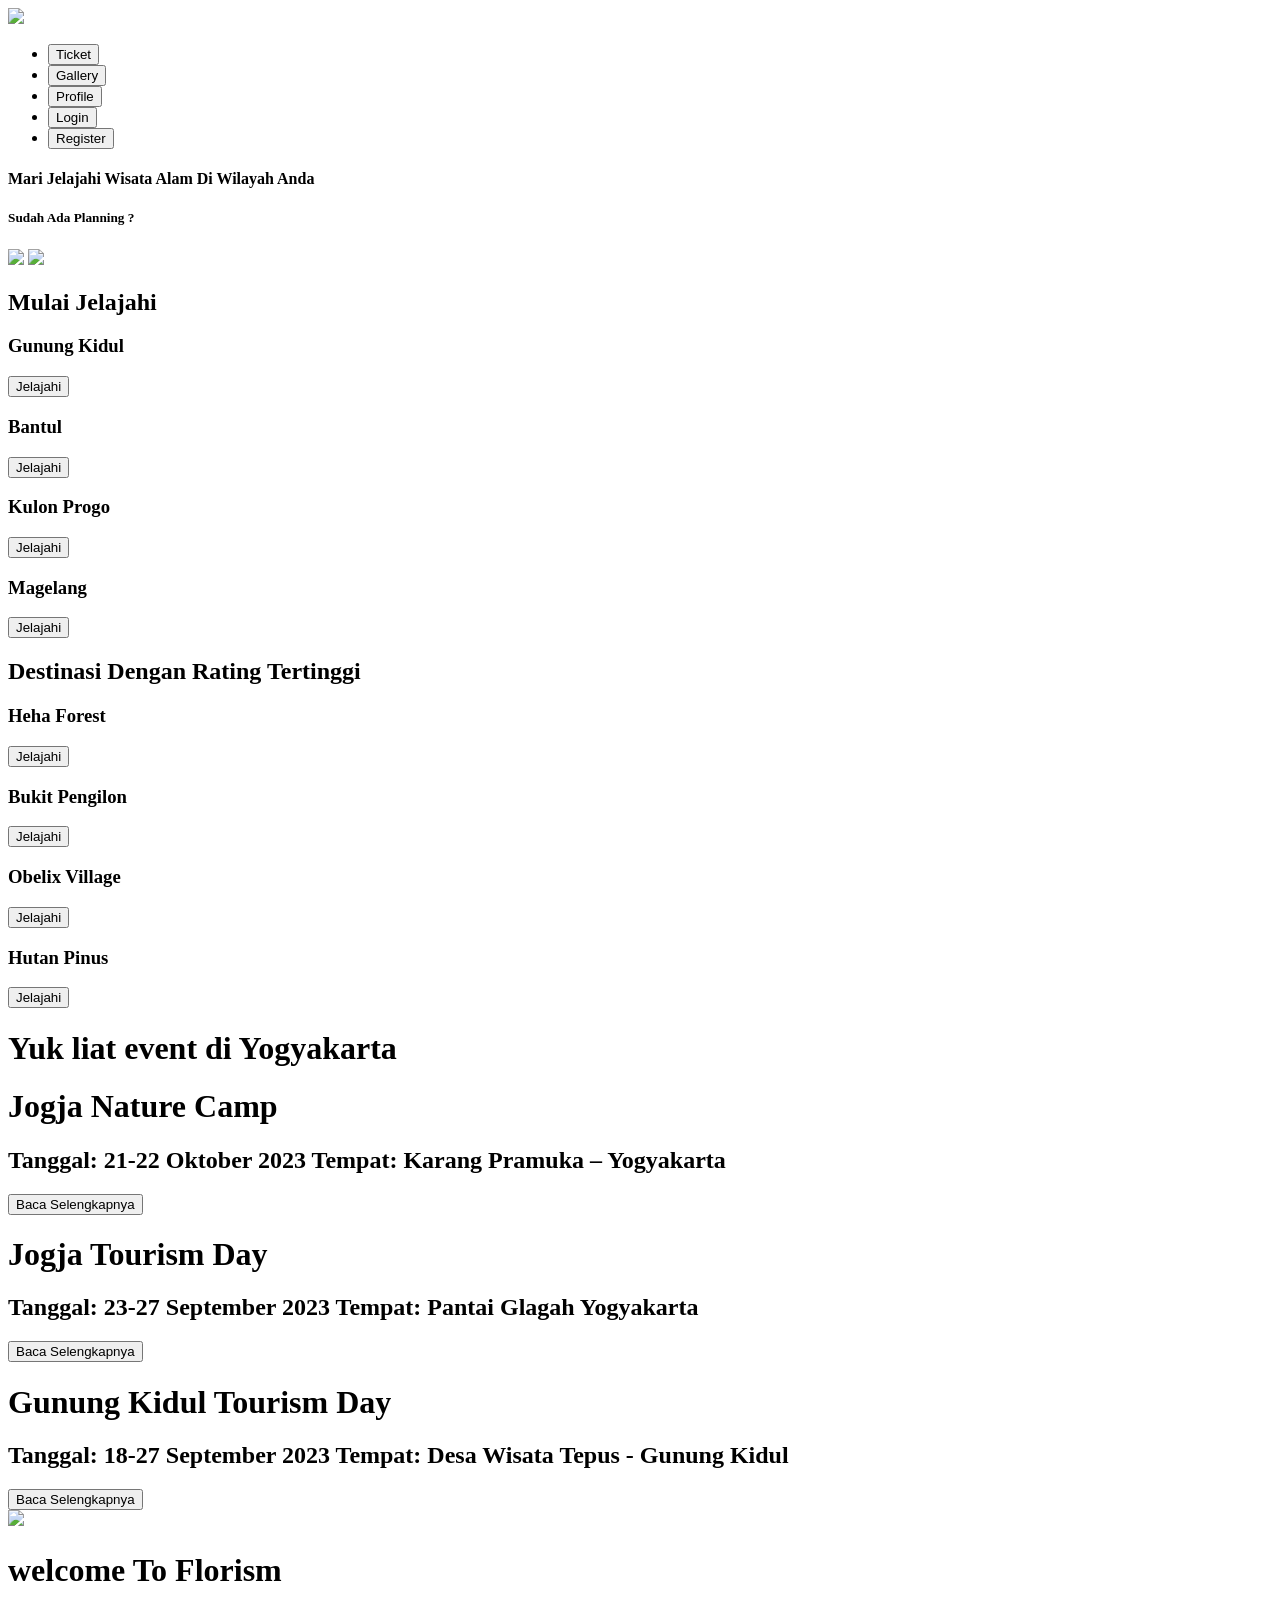
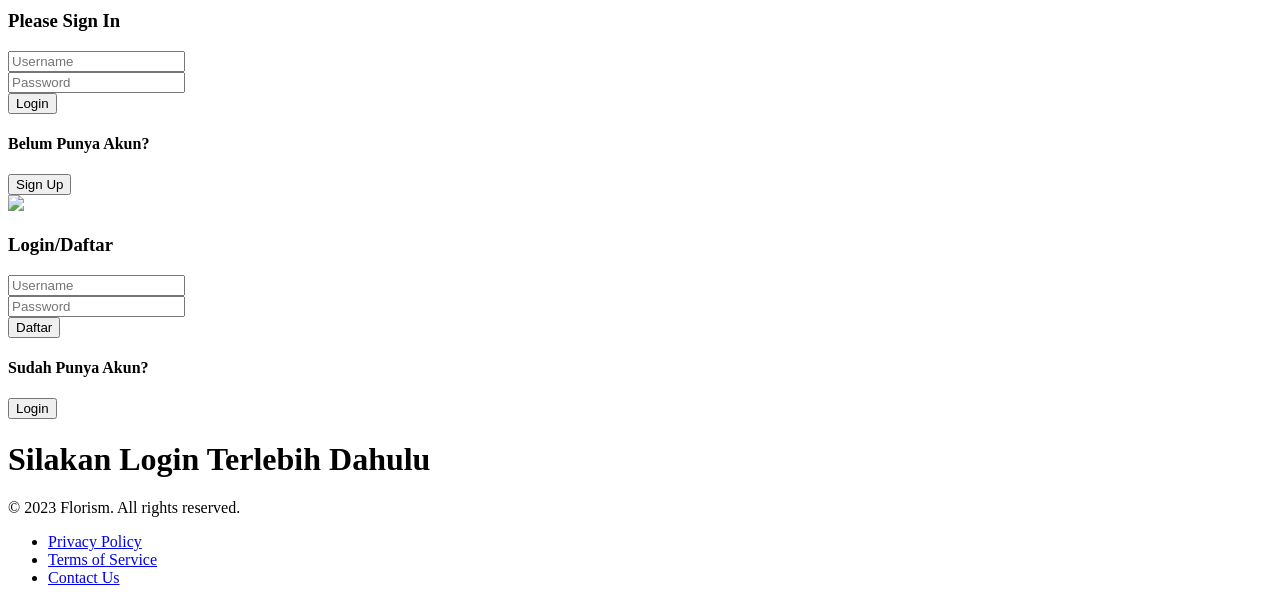
==== developer.html @ 70b01419 "feat(dashboard): aktifkan Florism Dashboard untuk menambah destinasi developer.html sebelumnya cuma " ====
<!DOCTYPE html>
<html lang="en">
<head>
    <meta charset="UTF-8">
    <meta name="viewport" content="width=device-width, initial-scale=1.0">
    <link rel="stylesheet" type="text/css" href="css/dev.css">
    <script src="js/auth.js"></script>
    <title>Document</title>
</head>
<body>
    <div class="isian">
    <h1>Florism Dashboard</h1>
    <div class="row">
    <div class="data">
    <h3>Data Gallery</h3>
    <h4>Foto Wisata (URL) :</h4>
    <input id="devFoto" type="text" oninput="updatePreview()">
    <h4>Nama Wisata :</h4>
    <input id="devNama" type="text">
    <h4>Rating :</h4>
    <input id="devRating" type="text">
    <h4>Harga :</h4>
    <input id="devHarga" type="text">
    <h4>Link Lokasi :</h4>
    <input id="devLokasi" type="text">
    </div>
    <div class="photo">
    <img id="devPreviewImg" src="css/Asset/kulon.jpg">
    <h3 id="preview">Preview</h3>
    <button onclick="tambahData()">Tambah Data</button>
    </div>
    </div>

    <div class="row" id="daftarData" style="margin-top:20px; flex-direction: column; display:none;">
        <h3>Data Yang Sudah Ditambahkan</h3>
        <div id="listData"></div>
    </div>
</div>
<script src="js/scriptDev.js"></script>
</body>
</html>
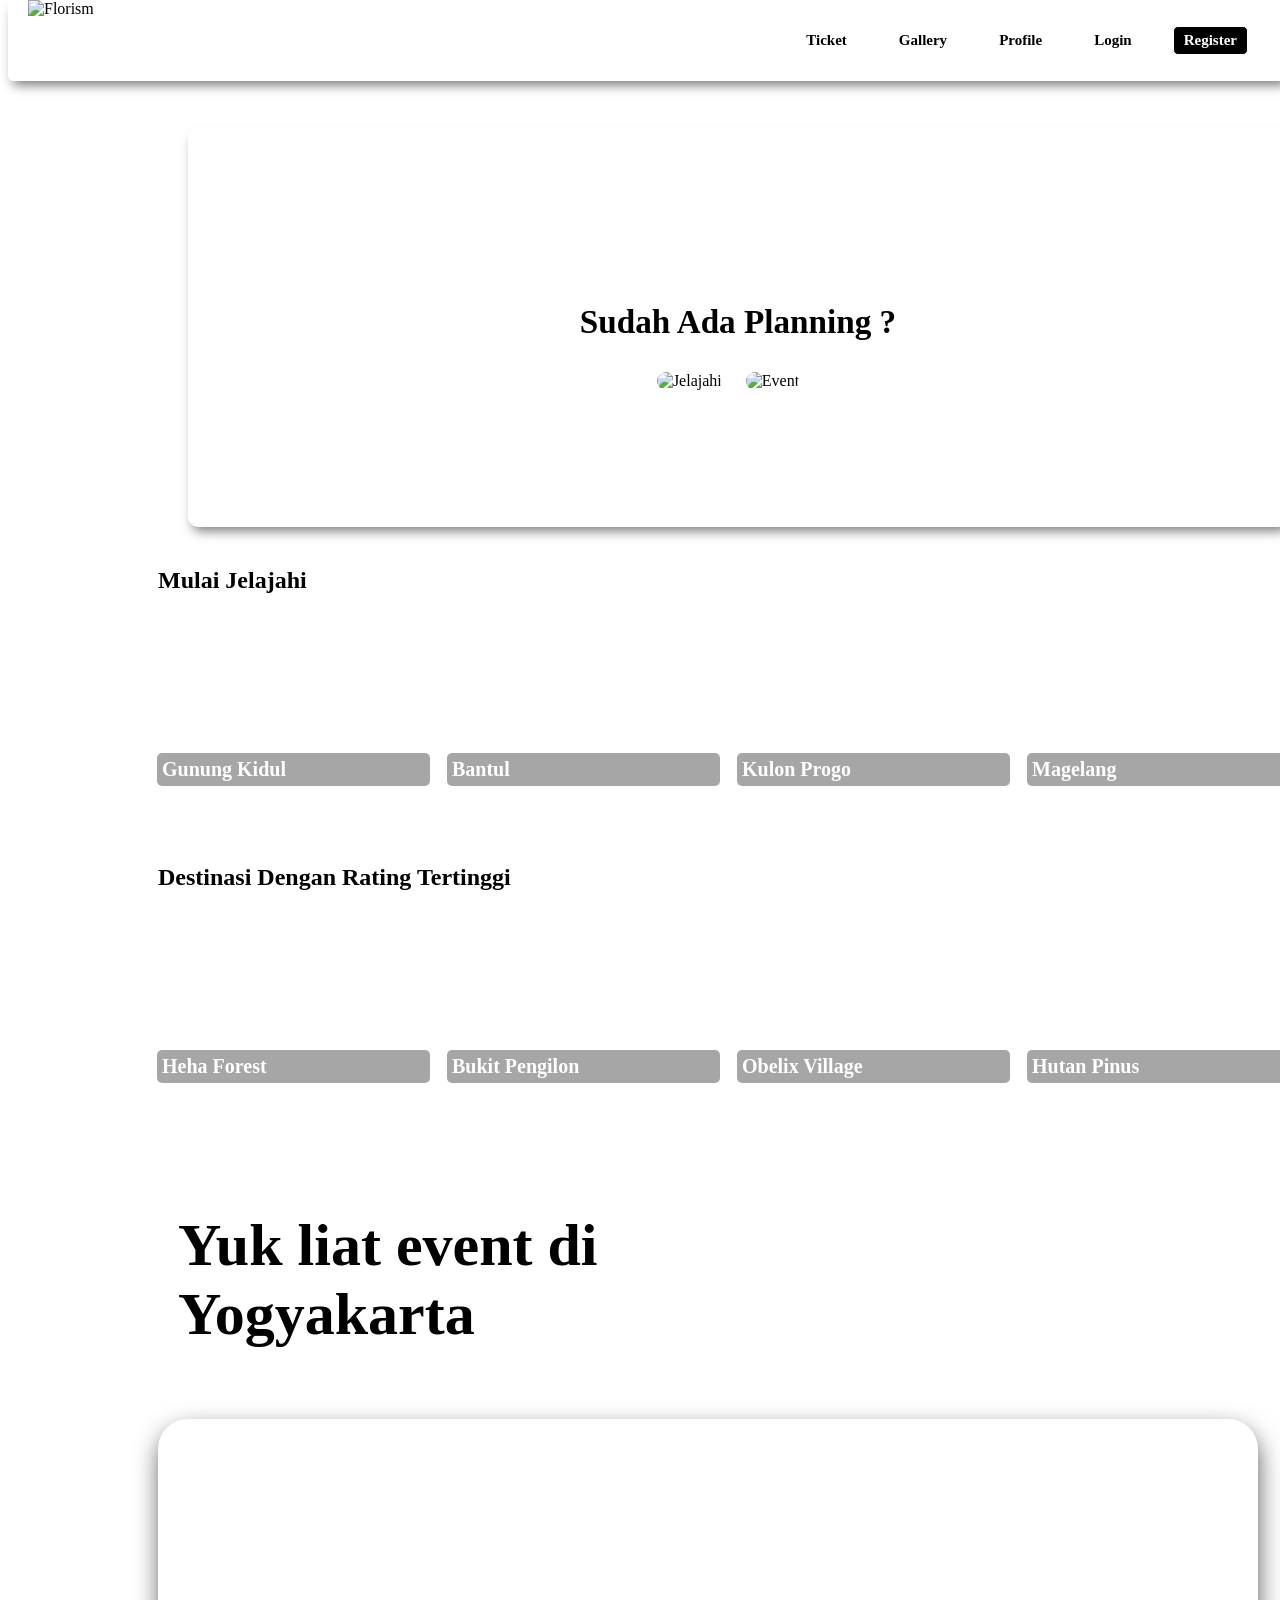
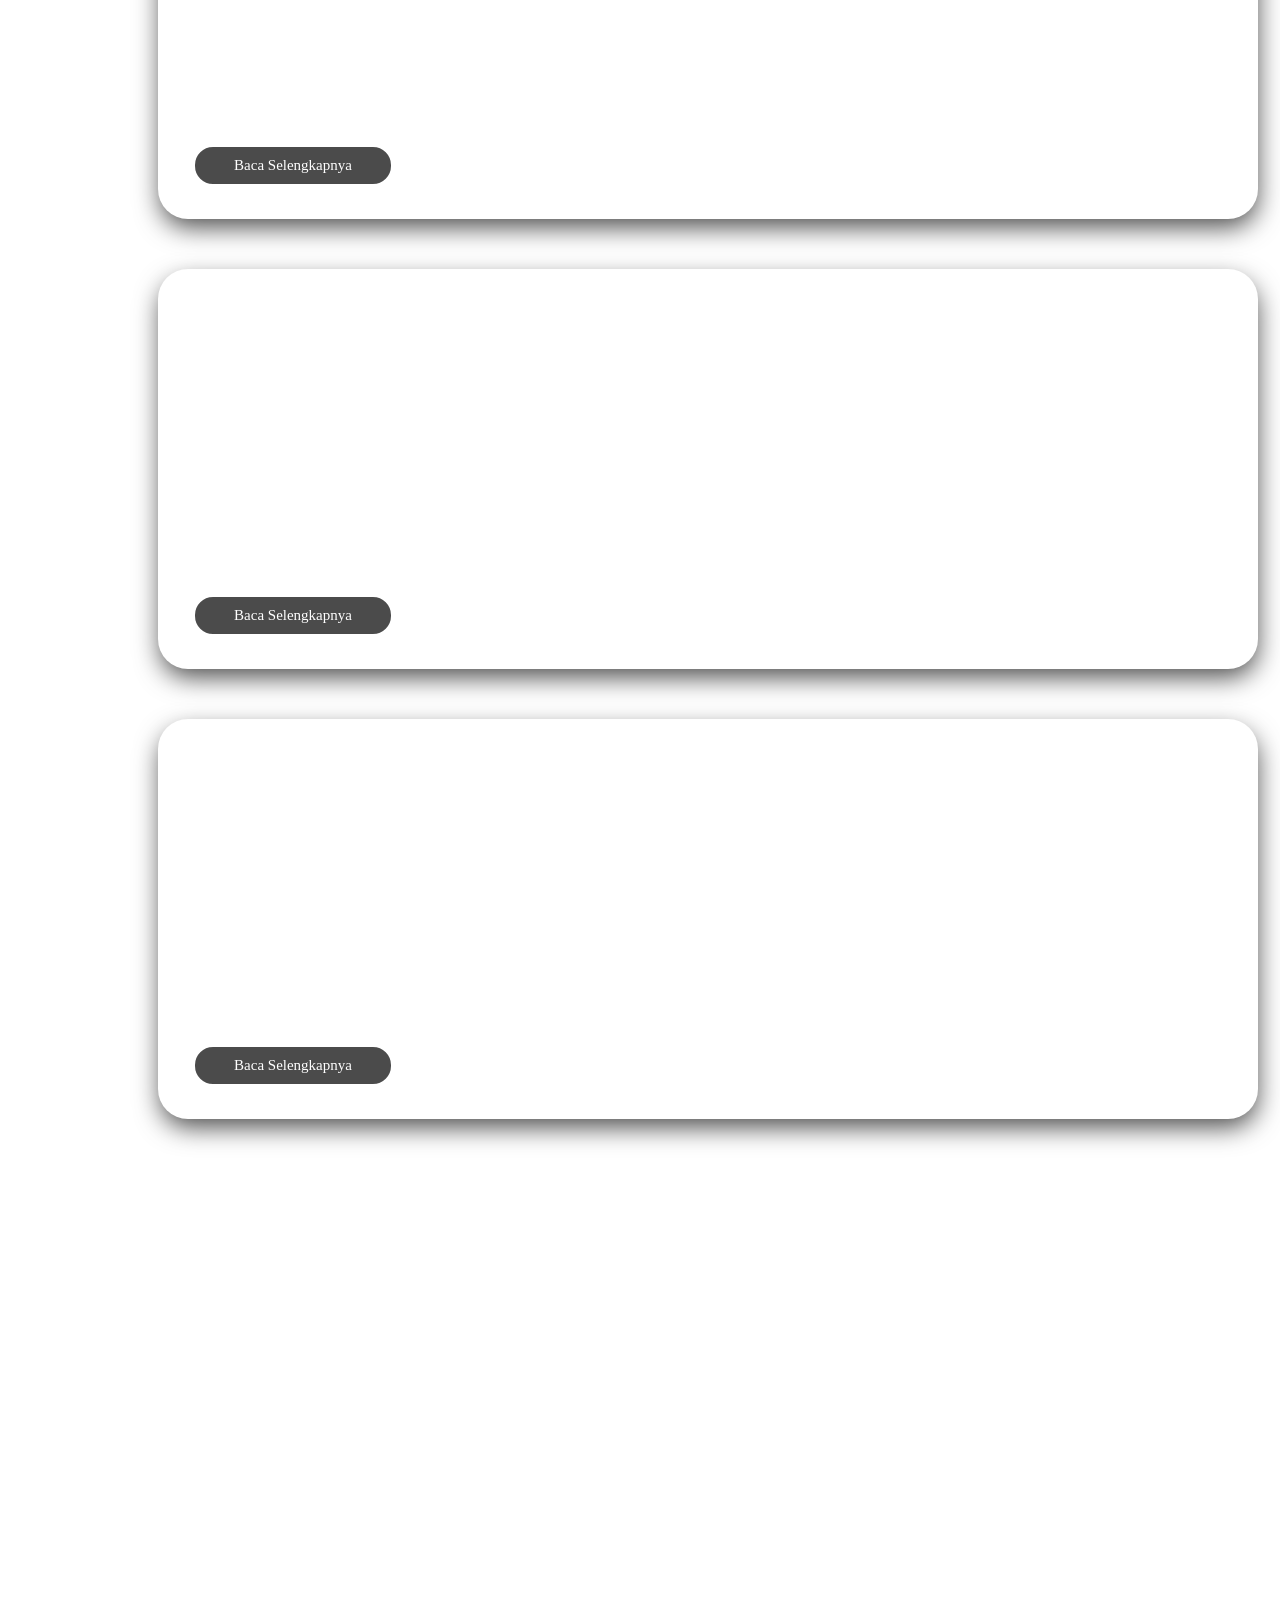
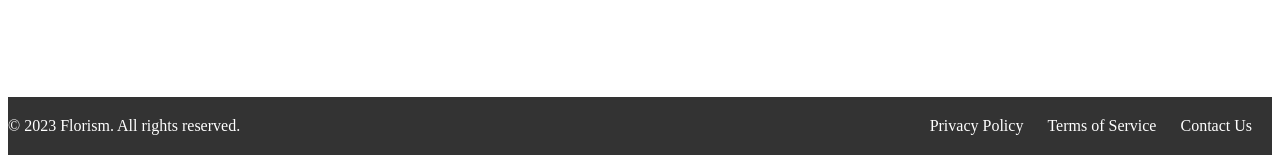
==== commit 72578b46: "fix(a11y): tambah atribut alt di semua gambar, benerin judul dashboard Seluruh <img> di situs ini ti" ====
--- a/developer.html
+++ b/developer.html
@@ -5,7 +5,7 @@
     <meta name="viewport" content="width=device-width, initial-scale=1.0">
     <link rel="stylesheet" type="text/css" href="css/dev.css">
     <script src="js/auth.js"></script>
-    <title>Document</title>
+    <title>Florism/Dashboard</title>
 </head>
 <body>
     <div class="isian">
@@ -25,7 +25,7 @@
     <input id="devLokasi" type="text">
     </div>
     <div class="photo">
-    <img id="devPreviewImg" src="css/Asset/kulon.jpg">
+    <img id="devPreviewImg" src="css/Asset/kulon.jpg" alt="Preview">
     <h3 id="preview">Preview</h3>
     <button onclick="tambahData()">Tambah Data</button>
     </div>
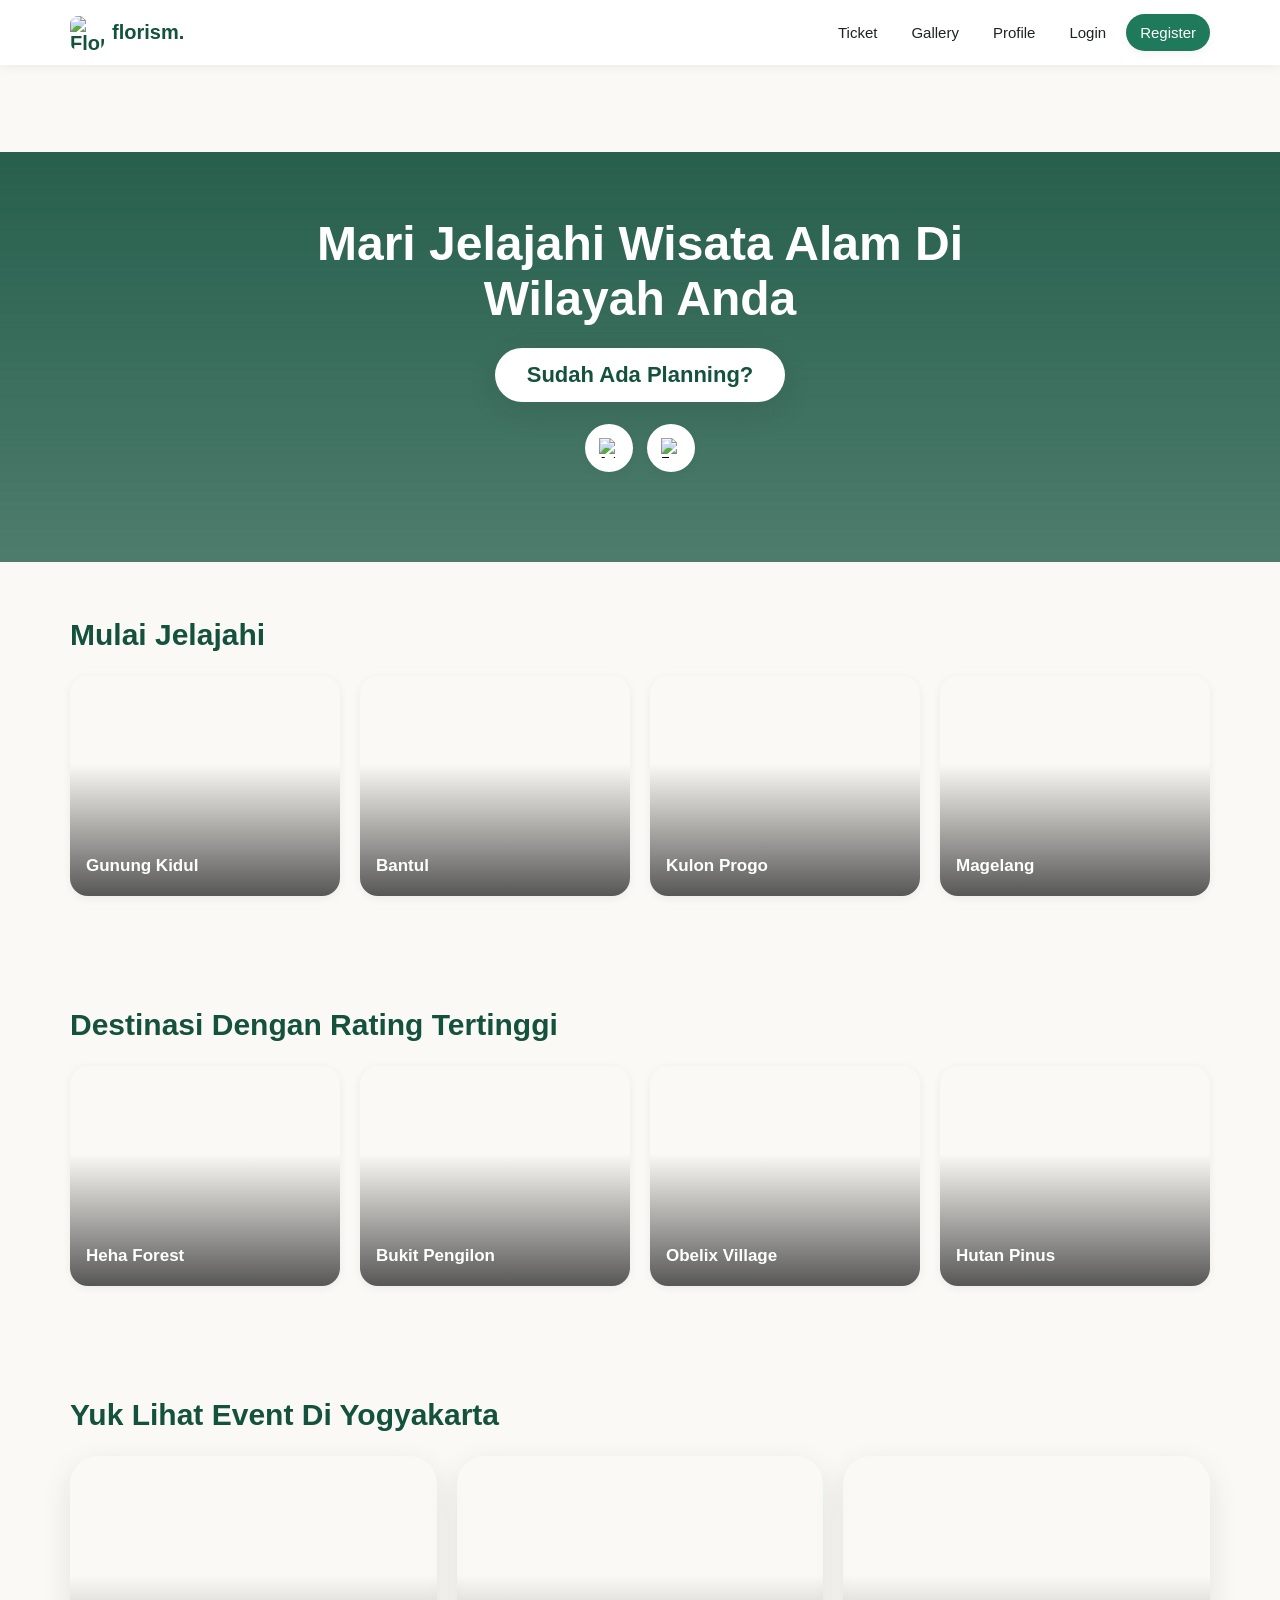
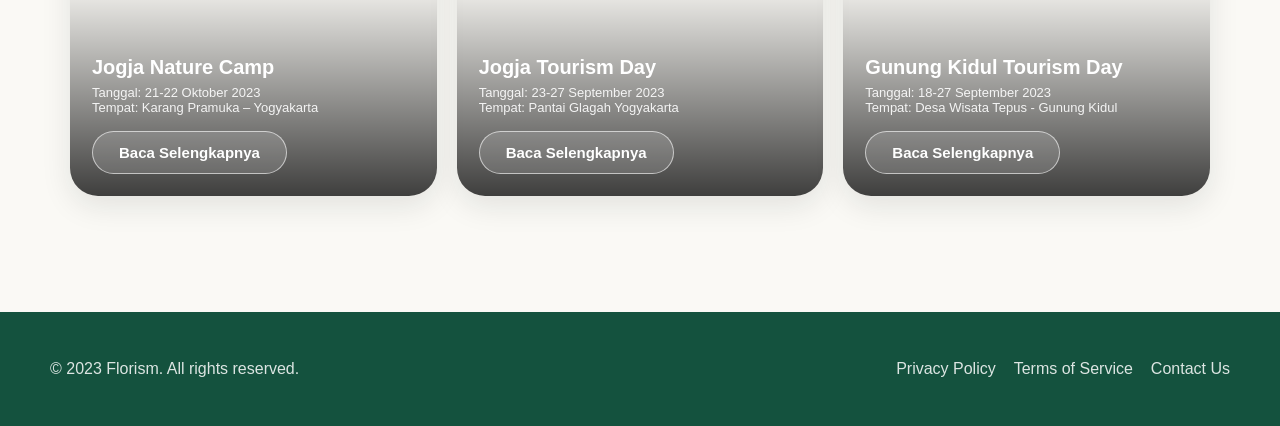
==== commit 23615a7c: "redesign: rampungkan tampilan modern & responsif di seluruh halaman Terapkan design system yang sama" ====
--- a/developer.html
+++ b/developer.html
@@ -3,39 +3,65 @@
 <head>
     <meta charset="UTF-8">
     <meta name="viewport" content="width=device-width, initial-scale=1.0">
+    <title>Florism/Dashboard</title>
+    <link rel="stylesheet" type="text/css" href="css/theme.css">
     <link rel="stylesheet" type="text/css" href="css/dev.css">
     <script src="js/auth.js"></script>
-    <title>Florism/Dashboard</title>
 </head>
 <body>
-    <div class="isian">
-    <h1>Florism Dashboard</h1>
-    <div class="row">
-    <div class="data">
-    <h3>Data Gallery</h3>
-    <h4>Foto Wisata (URL) :</h4>
-    <input id="devFoto" type="text" oninput="updatePreview()">
-    <h4>Nama Wisata :</h4>
-    <input id="devNama" type="text">
-    <h4>Rating :</h4>
-    <input id="devRating" type="text">
-    <h4>Harga :</h4>
-    <input id="devHarga" type="text">
-    <h4>Link Lokasi :</h4>
-    <input id="devLokasi" type="text">
-    </div>
-    <div class="photo">
-    <img id="devPreviewImg" src="css/Asset/kulon.jpg" alt="Preview">
-    <h3 id="preview">Preview</h3>
-    <button onclick="tambahData()">Tambah Data</button>
-    </div>
-    </div>
+    <header class="fl-header">
+        <div class="fl-header-inner">
+            <div class="fl-logo" onclick="window.location.href='mainmenu.html'">
+                <img src="css/Asset/florism.jpeg" alt="Florism">
+                <span>florism.</span>
+            </div>
+        </div>
+    </header>
 
-    <div class="row" id="daftarData" style="margin-top:20px; flex-direction: column; display:none;">
-        <h3>Data Yang Sudah Ditambahkan</h3>
-        <div id="listData"></div>
-    </div>
-</div>
+    <main class="fl-page">
+        <section class="fl-container section">
+            <h1 class="section-title">Florism Dashboard</h1>
+
+            <div class="dev-card">
+                <div class="dev-form">
+                    <h3>Data Gallery</h3>
+
+                    <div class="fl-field">
+                        <label for="devFoto">Foto Wisata (URL)</label>
+                        <input id="devFoto" type="text" oninput="updatePreview()" placeholder="css/Asset/nama-foto.jpg">
+                    </div>
+                    <div class="fl-field">
+                        <label for="devNama">Nama Wisata</label>
+                        <input id="devNama" type="text" placeholder="Nama destinasi">
+                    </div>
+                    <div class="fl-field">
+                        <label for="devRating">Rating</label>
+                        <input id="devRating" type="text" placeholder="4.5">
+                    </div>
+                    <div class="fl-field">
+                        <label for="devHarga">Harga</label>
+                        <input id="devHarga" type="text" placeholder="50000">
+                    </div>
+                    <div class="fl-field">
+                        <label for="devLokasi">Link Lokasi</label>
+                        <input id="devLokasi" type="text" placeholder="https://maps.google.com/...">
+                    </div>
+
+                    <button class="fl-btn fl-btn-primary fl-btn-block" onclick="tambahData()">Tambah Data</button>
+                </div>
+
+                <div class="dev-preview">
+                    <img id="devPreviewImg" src="css/Asset/kulon.jpg" alt="Preview">
+                    <span class="dev-preview-label">Preview</span>
+                </div>
+            </div>
+
+            <div class="dev-card dev-list" id="daftarData" style="display:none;">
+                <h3>Data Yang Sudah Ditambahkan</h3>
+                <div id="listData"></div>
+            </div>
+        </section>
+    </main>
+</body>
 <script src="js/scriptDev.js"></script>
-</body>
-</html>+</html>
--- a/css/theme.css
+++ b/css/theme.css
@@ -0,0 +1,624 @@
+/* ===========================================================
+   Florism Design System
+   Shared design tokens + base resets + reusable components
+   used across every page. Page-specific CSS files layer their
+   own layout rules on top of this.
+=========================================================== */
+
+@font-face {
+    font-family: "Poppins";
+    font-weight: 300;
+    src: url("Fonts/Poppins-Light.ttf") format("truetype");
+}
+@font-face {
+    font-family: "Poppins";
+    font-weight: 400;
+    src: url("Fonts/Poppins-Regular.ttf") format("truetype");
+}
+@font-face {
+    font-family: "Poppins";
+    font-weight: 500;
+    src: url("Fonts/Poppins-Medium.ttf") format("truetype");
+}
+@font-face {
+    font-family: "Poppins";
+    font-weight: 600;
+    src: url("Fonts/Poppins-SemiBold.ttf") format("truetype");
+}
+@font-face {
+    font-family: "Poppins";
+    font-weight: 700;
+    src: url("Fonts/Poppins-Bold.ttf") format("truetype");
+}
+@font-face {
+    font-family: "Syne";
+    font-weight: 500;
+    src: url("Fonts/static/Syne-Medium.ttf") format("truetype");
+}
+@font-face {
+    font-family: "Syne";
+    font-weight: 600;
+    src: url("Fonts/static/Syne-SemiBold.ttf") format("truetype");
+}
+@font-face {
+    font-family: "Syne";
+    font-weight: 700;
+    src: url("Fonts/static/Syne-Bold.ttf") format("truetype");
+}
+@font-face {
+    font-family: "Syne";
+    font-weight: 800;
+    src: url("Fonts/static/Syne-ExtraBold.ttf") format("truetype");
+}
+
+:root {
+    --color-primary: #1f7a5c;
+    --color-primary-dark: #14523e;
+    --color-primary-light: #e7f3ee;
+    --color-accent: #f2994a;
+    --color-accent-dark: #d97e2e;
+    --color-bg: #faf9f5;
+    --color-surface: #ffffff;
+    --color-text: #1c2422;
+    --color-text-muted: #66716c;
+    --color-border: #e7e4dc;
+    --color-danger: #d9534f;
+
+    --font-heading: "Syne", "Poppins", sans-serif;
+    --font-body: "Poppins", sans-serif;
+
+    --radius-sm: 10px;
+    --radius-md: 18px;
+    --radius-lg: 28px;
+    --radius-pill: 999px;
+
+    --shadow-sm: 0 2px 10px rgba(20, 30, 25, 0.06);
+    --shadow-md: 0 10px 30px rgba(20, 30, 25, 0.10);
+    --shadow-lg: 0 20px 50px rgba(20, 30, 25, 0.16);
+
+    --container-max: 1180px;
+    --header-height: 76px;
+
+    --transition-fast: 0.18s ease;
+    --transition-med: 0.3s ease;
+}
+
+* {
+    box-sizing: border-box;
+}
+
+html {
+    scroll-behavior: smooth;
+}
+
+body {
+    font-family: var(--font-body);
+    color: var(--color-text);
+    background-color: var(--color-bg);
+    margin: 0;
+    -webkit-font-smoothing: antialiased;
+}
+
+img {
+    max-width: 100%;
+    display: block;
+}
+
+button {
+    font-family: var(--font-body);
+    cursor: pointer;
+}
+
+a {
+    color: inherit;
+}
+
+/* ---------- Layout helpers ---------- */
+
+.fl-container {
+    width: 100%;
+    max-width: var(--container-max);
+    margin: 0 auto;
+    padding: 0 20px;
+}
+
+.fl-page {
+    padding-top: var(--header-height);
+    min-height: 100vh;
+}
+
+/* ---------- Header / navbar ---------- */
+
+.fl-header {
+    position: fixed;
+    top: 0;
+    left: 0;
+    right: 0;
+    z-index: 1000;
+    background: var(--color-surface);
+    box-shadow: var(--shadow-sm);
+}
+
+.fl-header-inner {
+    max-width: var(--container-max);
+    margin: 0 auto;
+    display: flex;
+    align-items: center;
+    justify-content: space-between;
+    padding: 14px 20px;
+    gap: 16px;
+    flex-wrap: wrap;
+}
+
+.fl-logo {
+    display: flex;
+    align-items: center;
+    gap: 8px;
+    font-family: var(--font-heading);
+    font-weight: 700;
+    font-size: 20px;
+    color: var(--color-primary-dark);
+}
+
+.fl-logo img {
+    width: 34px;
+    height: 34px;
+    object-fit: contain;
+    border-radius: 8px;
+}
+
+.fl-nav {
+    display: flex;
+    align-items: center;
+    gap: 6px;
+    list-style: none;
+    margin: 0;
+    padding: 0;
+    flex-wrap: wrap;
+}
+
+.fl-nav li {
+    list-style: none;
+}
+
+.fl-nav button,
+.fl-nav a {
+    border: none;
+    background: transparent;
+    font-family: var(--font-body);
+    font-weight: 500;
+    font-size: 15px;
+    color: var(--color-text);
+    padding: 10px 14px;
+    border-radius: var(--radius-pill);
+    text-decoration: none;
+    transition: background var(--transition-fast), color var(--transition-fast);
+}
+
+.fl-nav button:hover,
+.fl-nav a:hover {
+    background: var(--color-primary-light);
+    color: var(--color-primary-dark);
+}
+
+.fl-nav .fl-btn-primary,
+.fl-nav .fl-btn-primary:hover {
+    background: var(--color-primary);
+    color: #fff;
+}
+
+.fl-nav .fl-btn-primary:hover {
+    background: var(--color-primary-dark);
+}
+
+.fl-user-chip {
+    display: flex;
+    align-items: center;
+    gap: 8px;
+    padding: 6px 14px 6px 6px;
+    border-radius: var(--radius-pill);
+    background: var(--color-primary-light);
+    font-weight: 600;
+    color: var(--color-primary-dark);
+    font-size: 14px;
+}
+
+.fl-user-chip img {
+    width: 26px;
+    height: 26px;
+    border-radius: 50%;
+    object-fit: cover;
+}
+
+/* ---------- Buttons ---------- */
+
+.fl-btn {
+    display: inline-flex;
+    align-items: center;
+    justify-content: center;
+    gap: 8px;
+    border: none;
+    border-radius: var(--radius-pill);
+    padding: 12px 26px;
+    font-family: var(--font-body);
+    font-weight: 600;
+    font-size: 15px;
+    cursor: pointer;
+    transition: transform var(--transition-fast), box-shadow var(--transition-fast), background var(--transition-fast);
+}
+
+.fl-btn-primary {
+    background: var(--color-primary);
+    color: #fff;
+    box-shadow: var(--shadow-sm);
+}
+
+.fl-btn-primary:hover {
+    background: var(--color-primary-dark);
+    transform: translateY(-1px);
+    box-shadow: var(--shadow-md);
+}
+
+.fl-btn-outline {
+    background: transparent;
+    color: var(--color-primary-dark);
+    border: 1.5px solid var(--color-primary);
+}
+
+.fl-btn-outline:hover {
+    background: var(--color-primary-light);
+}
+
+.fl-btn-accent {
+    background: var(--color-accent);
+    color: #fff;
+}
+
+.fl-btn-accent:hover {
+    background: var(--color-accent-dark);
+}
+
+.fl-btn-block {
+    display: flex;
+    width: 100%;
+}
+
+.link-btn {
+    border: none;
+    background: none;
+    color: var(--color-primary);
+    font-weight: 700;
+    cursor: pointer;
+    padding: 0;
+    font-family: var(--font-body);
+    font-size: inherit;
+}
+
+.link-btn:hover {
+    text-decoration: underline;
+}
+
+/* ---------- Cards ---------- */
+
+.fl-card {
+    background: var(--color-surface);
+    border-radius: var(--radius-md);
+    box-shadow: var(--shadow-sm);
+    transition: transform var(--transition-med), box-shadow var(--transition-med);
+}
+
+.fl-card:hover {
+    transform: translateY(-4px);
+    box-shadow: var(--shadow-md);
+}
+
+/* ---------- Forms ---------- */
+
+.fl-field {
+    display: flex;
+    flex-direction: column;
+    gap: 6px;
+    text-align: left;
+    margin-bottom: 16px;
+}
+
+.fl-field label {
+    font-size: 13px;
+    font-weight: 600;
+    color: var(--color-text-muted);
+}
+
+.fl-field input,
+.fl-field textarea,
+.fl-field select {
+    font-family: var(--font-body);
+    font-size: 15px;
+    padding: 12px 14px;
+    border-radius: var(--radius-sm);
+    border: 1.5px solid var(--color-border);
+    background: var(--color-bg);
+    color: var(--color-text);
+    transition: border-color var(--transition-fast), background var(--transition-fast);
+}
+
+.fl-field input:focus,
+.fl-field textarea:focus,
+.fl-field select:focus {
+    outline: none;
+    border-color: var(--color-primary);
+    background: #fff;
+}
+
+/* ---------- Overlay / modal ---------- */
+
+.fl-overlay {
+    position: fixed;
+    inset: 0;
+    background: rgba(15, 25, 20, 0.55);
+    backdrop-filter: blur(2px);
+    z-index: 1400;
+    opacity: 0;
+    pointer-events: none;
+    transition: opacity var(--transition-med);
+}
+
+.fl-overlay.is-open {
+    opacity: 1;
+    pointer-events: auto;
+}
+
+.fl-modal {
+    position: fixed;
+    top: 50%;
+    left: 50%;
+    transform: translate(-50%, -46%);
+    width: min(92vw, 400px);
+    background: var(--color-surface);
+    border-radius: var(--radius-lg);
+    box-shadow: var(--shadow-lg);
+    padding: 32px 28px;
+    text-align: center;
+    z-index: 1500;
+    opacity: 0;
+    pointer-events: none;
+    transition: opacity var(--transition-med), transform var(--transition-med);
+}
+
+.fl-modal.is-open {
+    opacity: 1;
+    transform: translate(-50%, -50%);
+    pointer-events: auto;
+}
+
+.fl-modal-close {
+    position: absolute;
+    top: 16px;
+    right: 16px;
+    width: 28px;
+    height: 28px;
+    cursor: pointer;
+    opacity: 0.6;
+    transition: opacity var(--transition-fast);
+}
+
+.fl-modal-close:hover {
+    opacity: 1;
+}
+
+.fl-modal h2 {
+    font-family: var(--font-heading);
+    font-size: 26px;
+    margin: 0 0 4px;
+    color: var(--color-primary-dark);
+}
+
+.modal-sub {
+    color: var(--color-text-muted);
+    margin: 0 0 20px;
+    font-size: 14px;
+}
+
+.fl-modal .fl-field {
+    margin-bottom: 14px;
+}
+
+.modal-alt {
+    margin: 16px 0 0;
+    font-size: 14px;
+    color: var(--color-text-muted);
+}
+
+/* ---------- Confirm card ---------- */
+
+.fl-confirm {
+    position: fixed;
+    top: 50%;
+    left: 50%;
+    width: min(92vw, 380px);
+    background: var(--color-surface);
+    border-radius: var(--radius-lg);
+    box-shadow: var(--shadow-lg);
+    padding: 32px 28px;
+    text-align: center;
+    z-index: 1500;
+    opacity: 0;
+    transform: translate(-50%, -46%);
+    pointer-events: none;
+    transition: opacity var(--transition-med), transform var(--transition-med);
+}
+
+.fl-confirm.is-open {
+    opacity: 1;
+    transform: translate(-50%, -50%);
+    pointer-events: auto;
+}
+
+.fl-confirm h2 {
+    font-family: var(--font-heading);
+    color: var(--color-primary-dark);
+    margin: 0 0 20px;
+    font-size: 22px;
+}
+
+/* ---------- Toast ---------- */
+
+.fl-toast {
+    position: fixed;
+    top: 24px;
+    left: 50%;
+    width: 440px;
+    max-width: 90vw;
+    margin-left: -220px;
+    background: var(--color-primary-dark);
+    color: #fff;
+    padding: 16px 24px;
+    border-radius: var(--radius-md);
+    box-shadow: var(--shadow-lg);
+    z-index: 1600;
+    text-align: center;
+    opacity: 0;
+    transform: translateY(-140px);
+    pointer-events: none;
+    transition: transform 0.4s ease, opacity 0.4s ease;
+}
+
+.fl-toast.is-open {
+    opacity: 1;
+    transform: translateY(0);
+}
+
+.fl-toast p {
+    margin: 0;
+    font-weight: 600;
+}
+
+@media (max-width: 500px) {
+    .fl-toast {
+        width: 92vw;
+        margin-left: -46vw;
+    }
+}
+
+/* ---------- Drawer (side panel) ---------- */
+
+.fl-drawer {
+    position: fixed;
+    top: 0;
+    right: 0;
+    bottom: 0;
+    width: min(420px, 92vw);
+    background: var(--color-surface);
+    box-shadow: var(--shadow-lg);
+    z-index: 1500;
+    transform: translateX(100%);
+    transition: transform var(--transition-med);
+    padding: 28px 24px;
+    overflow-y: auto;
+}
+
+.fl-drawer.is-open {
+    transform: translateX(0);
+}
+
+.fl-drawer-close {
+    position: absolute;
+    top: 20px;
+    right: 20px;
+    width: 26px;
+    height: 26px;
+    cursor: pointer;
+    opacity: 0.6;
+    transition: opacity var(--transition-fast);
+}
+
+.fl-drawer-close:hover {
+    opacity: 1;
+}
+
+.fl-drawer h2 {
+    font-family: var(--font-heading);
+    font-size: 22px;
+    color: var(--color-primary-dark);
+    margin: 0 0 20px;
+}
+
+/* ---------- Footer ---------- */
+
+.fl-footer {
+    background: var(--color-primary-dark);
+    color: rgba(255,255,255,0.85);
+    padding: 32px 20px;
+    margin-top: 60px;
+}
+
+.fl-footer-inner {
+    max-width: var(--container-max);
+    margin: 0 auto;
+    display: flex;
+    justify-content: space-between;
+    align-items: center;
+    flex-wrap: wrap;
+    gap: 16px;
+}
+
+.fl-footer a {
+    text-decoration: none;
+    color: rgba(255,255,255,0.85);
+    margin-left: 18px;
+    transition: color var(--transition-fast);
+}
+
+.fl-footer a:hover {
+    color: #fff;
+}
+
+.fl-footer ul {
+    list-style: none;
+    margin: 0;
+    padding: 0;
+    display: flex;
+}
+
+.fl-footer ul li:first-child a {
+    margin-left: 0;
+}
+
+/* ---------- Scroll reveal ---------- */
+
+.reveal {
+    opacity: 0;
+    transform: translateY(24px);
+    transition: opacity 0.6s ease, transform 0.6s ease;
+}
+
+.reveal.is-visible {
+    opacity: 1;
+    transform: translateY(0);
+}
+
+/* ---------- Responsive helpers ---------- */
+
+@media (max-width: 900px) {
+    :root {
+        --header-height: 64px;
+    }
+    .fl-header-inner {
+        padding: 10px 16px;
+    }
+}
+
+@media (max-width: 640px) {
+    .fl-nav {
+        justify-content: center;
+    }
+    .fl-footer-inner {
+        flex-direction: column;
+        text-align: center;
+    }
+    .fl-footer ul {
+        justify-content: center;
+    }
+    .fl-footer a {
+        margin: 0 9px;
+    }
+}
--- a/css/dev.css
+++ b/css/dev.css
@@ -0,0 +1,89 @@
+/* Florism - Dashboard Admin (developer.html) */
+
+body {
+    background-color: var(--color-bg);
+}
+
+.dev-card {
+    display: flex;
+    gap: 24px;
+    background: var(--color-surface);
+    border-radius: var(--radius-lg);
+    box-shadow: var(--shadow-sm);
+    padding: 28px;
+    margin-bottom: 24px;
+}
+
+.dev-form {
+    flex: 1;
+    min-width: 240px;
+}
+
+.dev-form h3 {
+    font-family: var(--font-heading);
+    color: var(--color-primary-dark);
+    margin: 0 0 18px;
+}
+
+.dev-preview {
+    flex: 1;
+    min-width: 220px;
+    display: flex;
+    flex-direction: column;
+    align-items: center;
+    justify-content: center;
+    gap: 12px;
+}
+
+.dev-preview img {
+    width: 100%;
+    max-width: 320px;
+    aspect-ratio: 4 / 3;
+    object-fit: cover;
+    border-radius: var(--radius-md);
+    box-shadow: var(--shadow-sm);
+}
+
+.dev-preview-label {
+    font-weight: 700;
+    color: var(--color-text-muted);
+    font-size: 13px;
+    letter-spacing: 0.05em;
+    text-transform: uppercase;
+}
+
+.dev-list h3 {
+    font-family: var(--font-heading);
+    color: var(--color-primary-dark);
+    margin: 0 0 16px;
+}
+
+.dev-list .dev-form {
+    display: none;
+}
+
+#listData > div {
+    display: flex;
+    align-items: center;
+    justify-content: space-between;
+    padding: 10px 14px;
+    border-radius: var(--radius-sm);
+    background: var(--color-bg);
+    margin-bottom: 8px;
+}
+
+#listData button {
+    border: none;
+    background: var(--color-danger);
+    color: #fff;
+    font-size: 12px;
+    font-weight: 600;
+    padding: 6px 12px;
+    border-radius: var(--radius-pill);
+}
+
+@media (max-width: 700px) {
+    .dev-card {
+        flex-direction: column;
+    }
+}
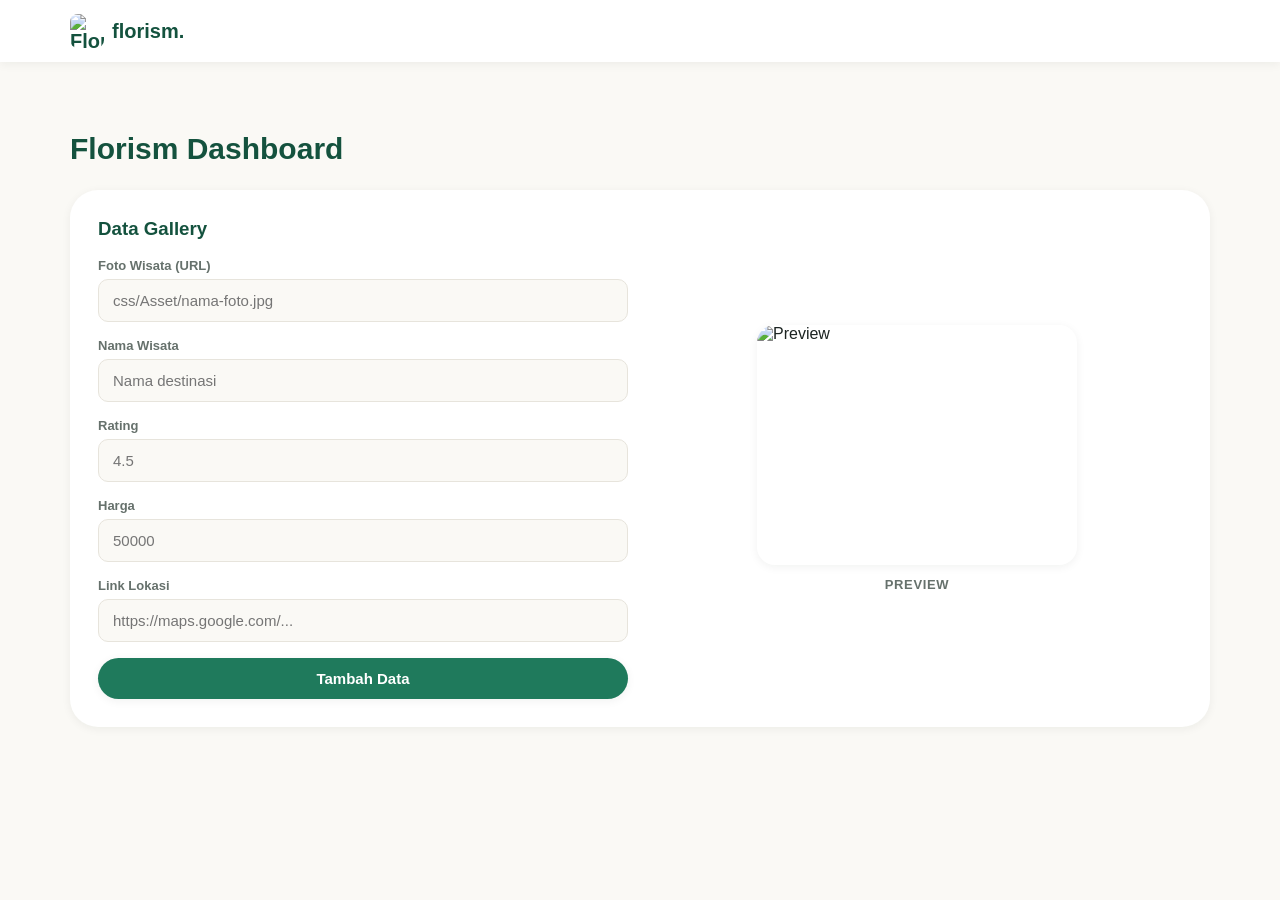
==== commit 0184a516: "feat: hubungkan situs ke database Supabase online sungguhan Ganti seluruh penyimpanan data dari loca" ====
--- a/developer.html
+++ b/developer.html
@@ -3,9 +3,11 @@
 <head>
     <meta charset="UTF-8">
     <meta name="viewport" content="width=device-width, initial-scale=1.0">
+    <link rel="icon" type="image/jpeg" href="css/Asset/florism.jpeg">
     <title>Florism/Dashboard</title>
     <link rel="stylesheet" type="text/css" href="css/theme.css">
     <link rel="stylesheet" type="text/css" href="css/dev.css">
+    <script src="https://cdn.jsdelivr.net/npm/@supabase/supabase-js@2"></script>
     <script src="js/auth.js"></script>
 </head>
 <body>
--- a/css/theme.css
+++ b/css/theme.css
@@ -583,6 +583,20 @@
     margin-left: 0;
 }
 
+/* ---------- Sections ---------- */
+
+.section {
+    padding: 56px 20px;
+}
+
+.section-title {
+    font-family: var(--font-heading);
+    font-weight: 700;
+    font-size: clamp(22px, 3vw, 30px);
+    color: var(--color-primary-dark);
+    margin: 0 0 24px;
+}
+
 /* ---------- Scroll reveal ---------- */
 
 .reveal {
